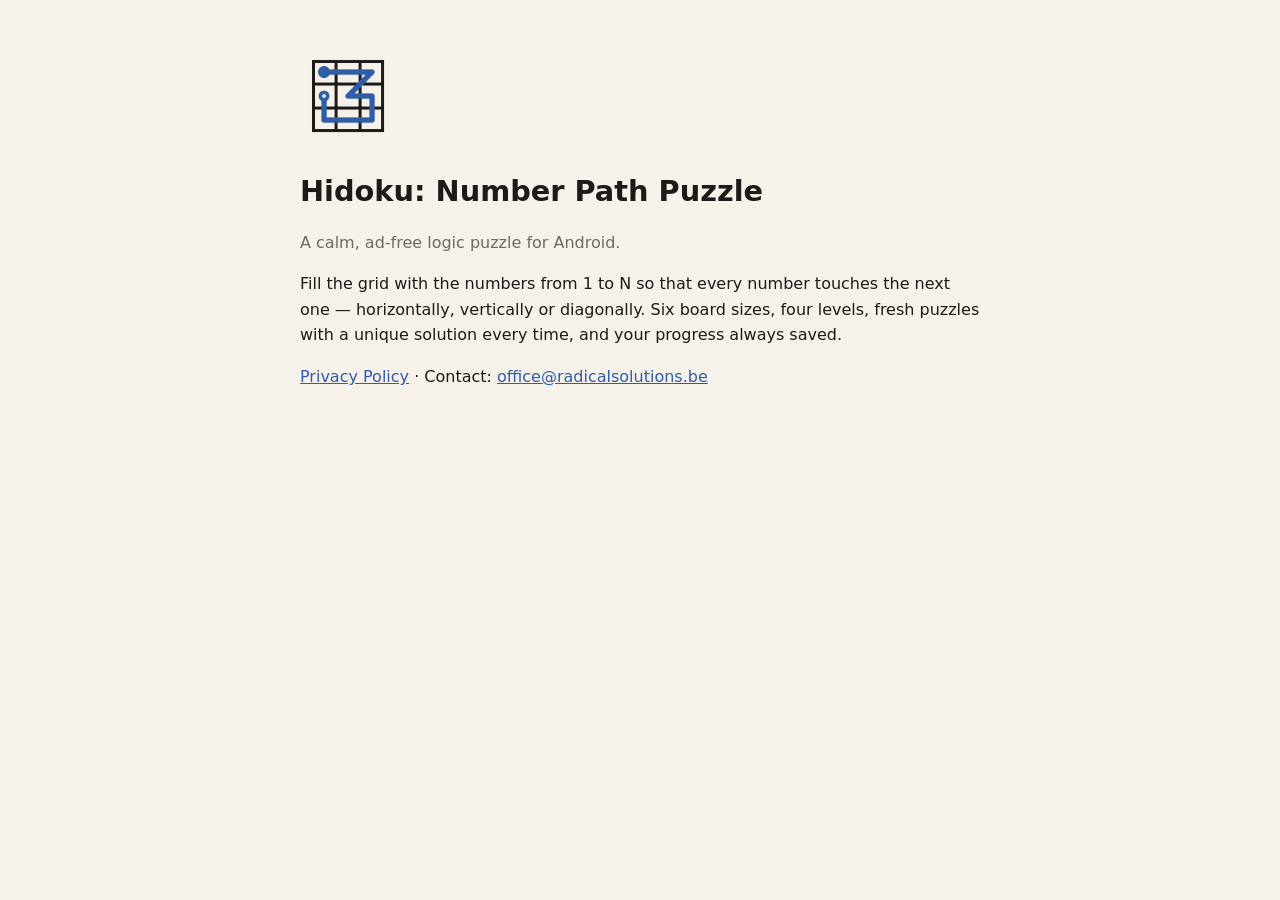
==== index.html @ a997e57a "Add app page and privacy policy for GitHub Pages Co-Authored-By: Claude Opus 5.5 <noreply@anthropic." ====
<!doctype html>
<html lang="en">
<head>
<meta charset="utf-8">
<meta name="viewport" content="width=device-width, initial-scale=1">
<title>Hidoku: Number Path Puzzle</title>
<meta name="description" content="Hidoku: a calm, ad-free number path puzzle for Android.">
<link rel="icon" href="icon.png">
<style>
  :root { --paper:#f6f2ea; --ink:#1c1b19; --muted:#6e6a62; --pen:#2f5da8; }
  @media (prefers-color-scheme: dark) { :root { --paper:#18181a; --ink:#ece7dd; --muted:#9c978e; --pen:#8ab4f8; } }
  body { font-family: system-ui, -apple-system, Segoe UI, Roboto, sans-serif; max-width: 680px; margin: 48px auto; padding: 0 16px; line-height: 1.6; color: var(--ink); background: var(--paper); }
  img { width: 96px; height: 96px; border-radius: 22px; }
  h1 { margin: 16px 0 4px; font-size: 1.8rem; } a { color: var(--pen); } .muted { color: var(--muted); }
</style>
</head>
<body>
<img src="icon.png" alt="Hidoku icon">
<h1>Hidoku: Number Path Puzzle</h1>
<p class="muted">A calm, ad-free logic puzzle for Android.</p>
<p>Fill the grid with the numbers from 1 to N so that every number touches the next one — horizontally, vertically or diagonally. Six board sizes, four levels, fresh puzzles with a unique solution every time, and your progress always saved.</p>
<p><a href="privacy-policy.html">Privacy Policy</a> · Contact: <a href="mailto:office@radicalsolutions.be">office@radicalsolutions.be</a></p>
</body>
</html>
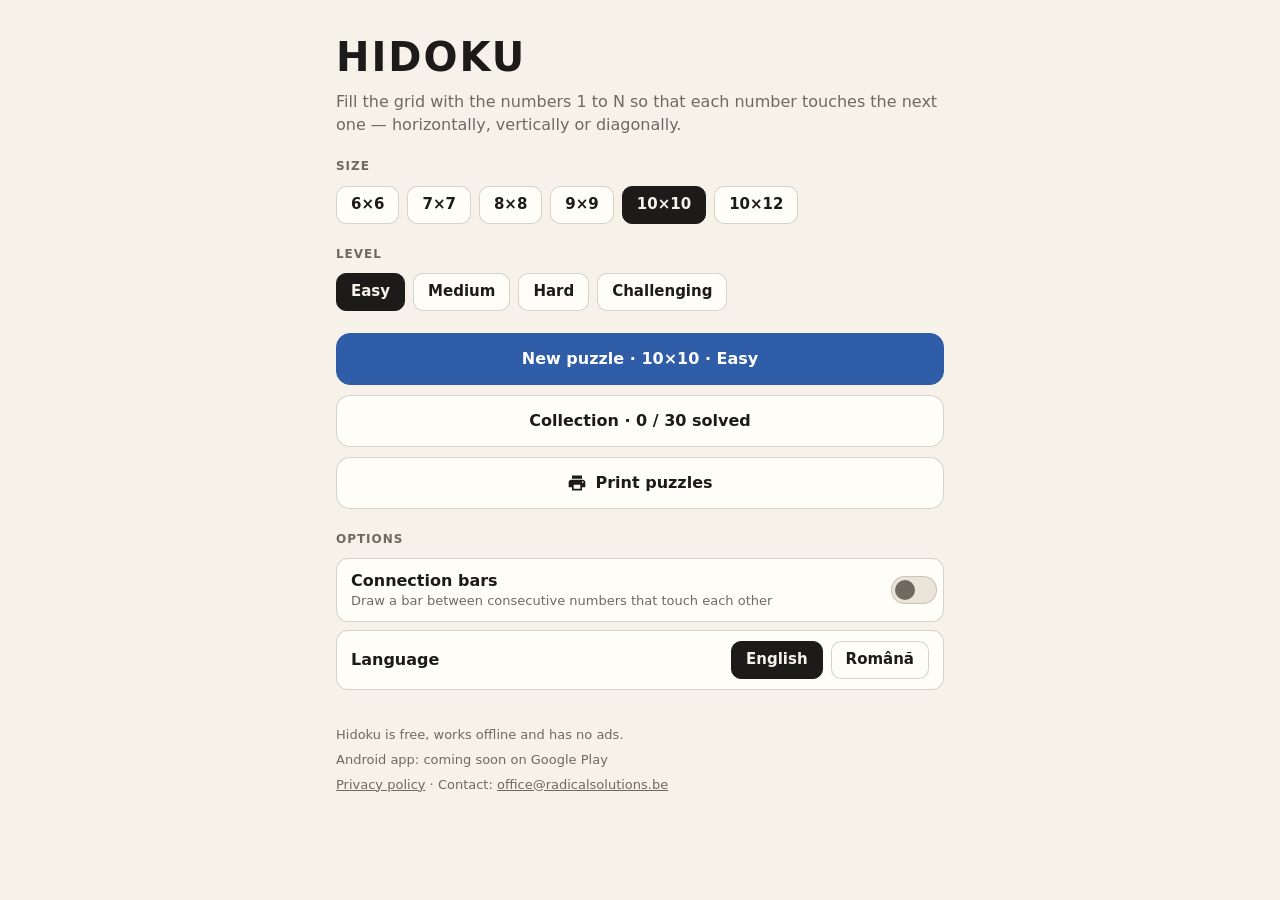
==== commit c601f494: "Add the Hidoku web app with printable puzzle sheets Browser version of the Android app: same rules, " ====
--- a/index.html
+++ b/index.html
@@ -2,23 +2,22 @@
 <html lang="en">
 <head>
 <meta charset="utf-8">
-<meta name="viewport" content="width=device-width, initial-scale=1">
+<meta name="viewport" content="width=device-width, initial-scale=1, viewport-fit=cover">
 <title>Hidoku: Number Path Puzzle</title>
-<meta name="description" content="Hidoku: a calm, ad-free number path puzzle for Android.">
-<link rel="icon" href="icon.png">
-<style>
-  :root { --paper:#f6f2ea; --ink:#1c1b19; --muted:#6e6a62; --pen:#2f5da8; }
-  @media (prefers-color-scheme: dark) { :root { --paper:#18181a; --ink:#ece7dd; --muted:#9c978e; --pen:#8ab4f8; } }
-  body { font-family: system-ui, -apple-system, Segoe UI, Roboto, sans-serif; max-width: 680px; margin: 48px auto; padding: 0 16px; line-height: 1.6; color: var(--ink); background: var(--paper); }
-  img { width: 96px; height: 96px; border-radius: 22px; }
-  h1 { margin: 16px 0 4px; font-size: 1.8rem; } a { color: var(--pen); } .muted { color: var(--muted); }
-</style>
+<meta name="description" content="Free Hidoku number path puzzles in your browser: six sizes, four levels, unique solutions, progress saving and printable puzzle sheets. No ads.">
+<meta name="theme-color" content="#f6f2ea" media="(prefers-color-scheme: light)">
+<meta name="theme-color" content="#18181a" media="(prefers-color-scheme: dark)">
+<link rel="icon" href="icon-192.png">
+<link rel="apple-touch-icon" href="icon-192.png">
+<link rel="manifest" href="manifest.webmanifest">
+<link rel="stylesheet" href="app.css">
+<style id="page-style">@page { size: A4 portrait; margin: 12mm; }</style>
 </head>
 <body>
-<img src="icon.png" alt="Hidoku icon">
-<h1>Hidoku: Number Path Puzzle</h1>
-<p class="muted">A calm, ad-free logic puzzle for Android.</p>
-<p>Fill the grid with the numbers from 1 to N so that every number touches the next one — horizontally, vertically or diagonally. Six board sizes, four levels, fresh puzzles with a unique solution every time, and your progress always saved.</p>
-<p><a href="privacy-policy.html">Privacy Policy</a> · Contact: <a href="mailto:office@radicalsolutions.be">office@radicalsolutions.be</a></p>
+<div id="app" aria-live="polite"></div>
+<div id="print-root" aria-hidden="true"></div>
+<dialog id="dialog"></dialog>
+<noscript><p style="padding:24px">Hidoku needs JavaScript to run.</p></noscript>
+<script type="module" src="app.js"></script>
 </body>
 </html>
--- a/app.css
+++ b/app.css
@@ -0,0 +1,254 @@
+:root {
+  --paper: #f6f2ea;
+  --card: #fffdf8;
+  --ink: #1c1b19;
+  --muted: #6e6a62;
+  --pen: #2f5da8;
+  --pen-ink: #ffffff;
+  --highlight: #ffe08a;
+  --grid: #8a857c;
+  --line: rgba(138, 133, 124, 0.35);
+  --success: #2e7d4f;
+  --key: #ebe5d9;
+  --bar: rgba(47, 93, 168, 0.28);
+  --shadow: 0 1px 2px rgba(28, 27, 25, 0.06), 0 6px 24px rgba(28, 27, 25, 0.06);
+  --radius: 14px;
+  --font: system-ui, -apple-system, "Segoe UI", Roboto, "Helvetica Neue", Arial, sans-serif;
+  color-scheme: light;
+}
+@media (prefers-color-scheme: dark) {
+  :root {
+    --paper: #18181a;
+    --card: #222225;
+    --ink: #ece7dd;
+    --muted: #9c978e;
+    --pen: #8ab4f8;
+    --pen-ink: #0b1e3d;
+    --highlight: #5e4d17;
+    --grid: #55524d;
+    --line: rgba(120, 116, 110, 0.35);
+    --success: #7bc896;
+    --key: #2c2c30;
+    --bar: rgba(138, 180, 248, 0.36);
+    --shadow: none;
+    color-scheme: dark;
+  }
+}
+
+* { box-sizing: border-box; }
+html, body { margin: 0; height: 100%; }
+body {
+  background: var(--paper);
+  color: var(--ink);
+  font-family: var(--font);
+  font-size: 16px;
+  line-height: 1.45;
+  -webkit-tap-highlight-color: transparent;
+  overflow-x: hidden;
+}
+button { font: inherit; color: inherit; cursor: pointer; }
+a { color: var(--pen); }
+.muted { color: var(--muted); }
+.hidden { display: none !important; }
+
+/* ---------- layout ---------- */
+.page {
+  max-width: 640px;
+  margin: 0 auto;
+  padding: max(20px, env(safe-area-inset-top)) 16px 40px;
+}
+.title { font-size: 40px; font-weight: 900; letter-spacing: 2px; margin: 8px 0 4px; }
+.intro { color: var(--muted); margin: 0 0 18px; }
+.label {
+  font-size: 12px; font-weight: 700; letter-spacing: 0.08em; text-transform: uppercase;
+  color: var(--muted); margin: 22px 0 10px;
+}
+.chips { display: flex; flex-wrap: wrap; gap: 8px; }
+.chip {
+  border: 1px solid var(--line); background: var(--card); border-radius: 10px;
+  padding: 7px 14px; font-weight: 600; font-size: 15px;
+}
+.chip[aria-pressed="true"] { background: var(--ink); color: var(--paper); border-color: var(--ink); }
+.btn {
+  display: flex; align-items: center; justify-content: center; gap: 8px;
+  width: 100%; min-height: 52px; border-radius: var(--radius); border: 1px solid var(--line);
+  background: var(--card); font-weight: 600; padding: 10px 16px; text-decoration: none; color: var(--ink);
+}
+.btn.primary { background: var(--pen); color: var(--pen-ink); border-color: var(--pen); }
+.btn.dark { background: var(--ink); color: var(--paper); border-color: var(--ink); }
+.btn-row { display: grid; gap: 10px; margin-top: 22px; }
+.btn-row.two { grid-template-columns: 1fr 1fr; }
+
+.continue {
+  display: flex; align-items: center; gap: 14px; width: 100%; text-align: left;
+  background: var(--ink); color: var(--paper); border: 0; border-radius: 16px; padding: 18px;
+  margin-top: 8px;
+}
+.continue .t { font-weight: 700; font-size: 17px; }
+.continue .s { opacity: 0.75; font-size: 13px; }
+.progress { height: 4px; border-radius: 4px; background: rgba(255,255,255,0.18); margin-top: 10px; overflow: hidden; }
+@media (prefers-color-scheme: dark) { .progress { background: rgba(0,0,0,0.25); } }
+.progress > i { display: block; height: 100%; background: var(--highlight); }
+@media (prefers-color-scheme: dark) { .progress > i { background: #e9c75a; } }
+
+.row {
+  display: flex; align-items: center; gap: 12px; background: var(--card);
+  border: 1px solid var(--line); border-radius: 12px; padding: 10px 6px 10px 14px; margin-bottom: 8px;
+}
+.row .grow { flex: 1; min-width: 0; }
+.row .grow button { all: unset; display: block; cursor: pointer; width: 100%; }
+.row .t { font-weight: 600; }
+.row .s { font-size: 13px; color: var(--muted); }
+.icon-btn {
+  border: 0; background: transparent; width: 40px; height: 40px; border-radius: 20px;
+  display: inline-grid; place-items: center; color: var(--ink); flex: none;
+}
+.icon-btn:hover { background: var(--key); }
+.icon-btn svg { width: 22px; height: 22px; fill: currentColor; }
+
+.switch-row { cursor: pointer; }
+.switch { width: 46px; height: 28px; border-radius: 14px; background: var(--key); position: relative; flex: none; border: 1px solid var(--line); }
+.switch::after { content: ""; position: absolute; top: 3px; left: 3px; width: 20px; height: 20px; border-radius: 50%; background: var(--muted); transition: transform .15s; }
+.switch[aria-checked="true"] { background: var(--pen); border-color: var(--pen); }
+.switch[aria-checked="true"]::after { transform: translateX(18px); background: var(--pen-ink); }
+
+.footer { margin-top: 36px; font-size: 13px; color: var(--muted); display: grid; gap: 6px; }
+.footer a { color: var(--muted); }
+
+/* ---------- top bar ---------- */
+.topbar {
+  display: flex; align-items: center; gap: 4px; padding: max(6px, env(safe-area-inset-top)) 6px 6px;
+  max-width: 1100px; margin: 0 auto; width: 100%;
+}
+.topbar .grow { flex: 1; min-width: 0; padding-left: 4px; }
+.topbar .t { font-weight: 700; font-size: 17px; }
+.topbar .s { font-size: 13px; color: var(--muted); }
+.timer { font-variant-numeric: tabular-nums; font-weight: 700; font-size: 17px; padding: 0 6px; }
+.timer.done { color: var(--success); }
+
+/* ---------- game ---------- */
+.game { height: 100dvh; display: flex; flex-direction: column; }
+.game-body {
+  flex: 1; min-height: 0; display: flex; flex-direction: column; gap: 8px;
+  max-width: 1100px; width: 100%; margin: 0 auto; padding: 0 10px max(12px, env(safe-area-inset-bottom));
+}
+.board-wrap { flex: 1; min-height: 0; display: flex; align-items: center; justify-content: center; }
+.board-wrap svg { width: 100%; height: 100%; display: block; touch-action: manipulation; user-select: none; -webkit-user-select: none; }
+.controls { width: 100%; max-width: 560px; margin: 0 auto; }
+@media (min-aspect-ratio: 5/4) and (min-width: 700px) {
+  .game-body { flex-direction: row; align-items: center; }
+  .board-wrap { height: 100%; }
+  .controls { width: 380px; flex: none; }
+}
+.keypad { display: grid; grid-template-columns: repeat(5, 1fr); gap: 8px; }
+.key {
+  height: 56px; border: 0; border-radius: 12px; background: var(--key); font-size: 24px; font-weight: 500;
+  display: flex; flex-direction: column; align-items: center; justify-content: center; line-height: 1;
+}
+.key:active { filter: brightness(0.93); }
+.key small { font-size: 11px; opacity: 0.7; margin-top: 3px; }
+.key svg { width: 24px; height: 24px; fill: currentColor; }
+.key[disabled] { opacity: 0.35; cursor: default; }
+.key.check { grid-column: span 3; background: var(--ink); color: var(--paper); font-size: 18px; font-weight: 600; }
+.solved {
+  display: flex; align-items: center; gap: 12px; border-radius: 12px; padding: 14px;
+  background: color-mix(in srgb, var(--success) 14%, transparent); margin-bottom: 8px;
+}
+.solved b { color: var(--success); font-size: 26px; }
+.hint-keys { font-size: 12px; color: var(--muted); text-align: center; margin-top: 8px; }
+@media (pointer: coarse) { .hint-keys { display: none; } }
+
+/* board svg classes */
+.b-bg { fill: var(--card); }
+.b-sel { fill: var(--highlight); }
+.b-grid { stroke: var(--grid); stroke-width: 1.5; }
+.b-frame { fill: none; stroke: var(--ink); stroke-width: 6; }
+.b-bar { stroke: var(--bar); stroke-width: 20; stroke-linecap: round; }
+.b-g { fill: var(--ink); font-weight: 650; }
+.b-v { fill: var(--pen); font-weight: 400; }
+.b-v.ok { fill: var(--success); }
+.b-hit { fill: transparent; cursor: pointer; }
+.b-num { font-family: var(--font); text-anchor: middle; dominant-baseline: central; }
+
+/* ---------- menu ---------- */
+.menu {
+  position: fixed; z-index: 20; min-width: 240px; background: var(--card); border: 1px solid var(--line);
+  border-radius: 12px; box-shadow: 0 10px 40px rgba(0,0,0,0.18); padding: 6px;
+}
+.menu button {
+  display: flex; align-items: center; justify-content: space-between; gap: 12px; width: 100%;
+  border: 0; background: transparent; padding: 11px 12px; border-radius: 8px; text-align: left;
+}
+.menu button:hover { background: var(--key); }
+
+/* ---------- collection ---------- */
+.tiles { display: grid; grid-template-columns: repeat(auto-fill, minmax(78px, 1fr)); gap: 10px; }
+.tile {
+  aspect-ratio: 1; border-radius: 14px; border: 1px solid var(--line); background: var(--card);
+  display: flex; flex-direction: column; align-items: center; justify-content: center; text-decoration: none; color: var(--ink);
+}
+.tile b { font-size: 22px; }
+.tile small { font-size: 11px; opacity: .8; }
+.tile.started { background: var(--highlight); }
+.tile.done { background: var(--ink); color: var(--paper); }
+
+/* ---------- dialog ---------- */
+dialog {
+  border: 0; border-radius: 20px; background: var(--card); color: var(--ink); padding: 22px;
+  width: min(420px, calc(100vw - 32px)); box-shadow: 0 20px 60px rgba(0,0,0,0.3);
+}
+dialog::backdrop { background: rgba(10, 10, 10, 0.45); }
+dialog h2 { margin: 0 0 8px; font-size: 21px; }
+dialog p { margin: 0 0 18px; color: var(--muted); }
+dialog .actions { display: flex; justify-content: flex-end; gap: 8px; }
+dialog .actions button { border: 0; background: transparent; color: var(--pen); font-weight: 700; padding: 10px 14px; border-radius: 10px; }
+dialog .actions button:hover { background: var(--key); }
+.spinner { width: 36px; height: 36px; border-radius: 50%; border: 4px solid var(--key); border-top-color: var(--pen); animation: spin 0.9s linear infinite; margin: 4px auto 14px; }
+@keyframes spin { to { transform: rotate(360deg); } }
+
+/* ---------- print view ---------- */
+.print-layout { max-width: 1100px; margin: 0 auto; padding: 0 16px 40px; display: grid; gap: 20px; }
+@media (min-width: 900px) { .print-layout { grid-template-columns: 340px 1fr; align-items: start; } }
+.panel { background: var(--card); border: 1px solid var(--line); border-radius: 16px; padding: 16px; }
+.panel .label:first-child { margin-top: 0; }
+.field { display: flex; align-items: center; gap: 10px; margin-top: 10px; }
+.field input[type=number] {
+  width: 72px; padding: 8px; border-radius: 10px; border: 1px solid var(--line); background: var(--paper); color: var(--ink); font: inherit;
+}
+.check-row { display: flex; align-items: center; gap: 10px; margin-top: 14px; cursor: pointer; }
+.check-row input { width: 18px; height: 18px; accent-color: var(--pen); }
+.preview { background: color-mix(in srgb, var(--grid) 30%, var(--paper)); border-radius: 16px; padding: 16px; min-height: 300px; overflow: hidden; }
+.preview .sheet { margin: 0 auto 16px; box-shadow: 0 2px 12px rgba(0,0,0,0.18); }
+.preview-empty { color: var(--muted); text-align: center; padding: 80px 10px; }
+
+/* printed sheets (screen preview + print) */
+.sheet {
+  width: var(--pw, 186mm); height: var(--ph, 272mm); background: #fff; color: #000;
+  display: flex; flex-direction: column; padding: 2mm 3mm; overflow: hidden;
+  font-family: var(--font);
+}
+.sheet h1 { font-size: 22pt; font-weight: 900; margin: 0; text-align: center; letter-spacing: 0.5pt; }
+.sheet .instr { text-align: center; font-size: 10pt; margin: 1.5mm 8mm 4mm; color: #222; }
+.sheet .grids { flex: 1; min-height: 0; display: grid; gap: 6mm 8mm; }
+.sheet .grids.n1 { grid-template: 1fr / 1fr; }
+.sheet .grids.n2 { grid-template: 1fr 1fr / 1fr; }
+.sheet .grids.n4 { grid-template: 1fr 1fr / 1fr 1fr; }
+.sheet .grids.ans { grid-template: repeat(3, 1fr) / 1fr 1fr; }
+.sheet .item { display: flex; flex-direction: column; min-height: 0; min-width: 0; }
+.sheet .item .cap { text-align: center; font-size: 9pt; letter-spacing: 0.6pt; text-transform: uppercase; margin-bottom: 1.5mm; }
+.sheet .item svg { flex: 1; min-height: 0; width: 100%; }
+.sheet .foot { display: flex; justify-content: space-between; font-size: 7.5pt; color: #555; margin-top: 3mm; }
+.p-bg { fill: #fff; }
+.p-grid { stroke: #000; stroke-width: 2; }
+.p-frame { fill: none; stroke: #000; stroke-width: 6; }
+.p-g { fill: #000; font-weight: 500; }
+.p-a { fill: #8a8a8a; font-weight: 400; }
+
+#print-root { display: none; }
+@media print {
+  html, body { background: #fff !important; height: auto; }
+  #app, dialog, .menu { display: none !important; }
+  #print-root { display: block; }
+  #print-root .sheet { break-after: page; page-break-after: always; box-shadow: none; margin: 0; zoom: 1; }
+  #print-root .sheet:last-child { break-after: auto; page-break-after: auto; }
+}
